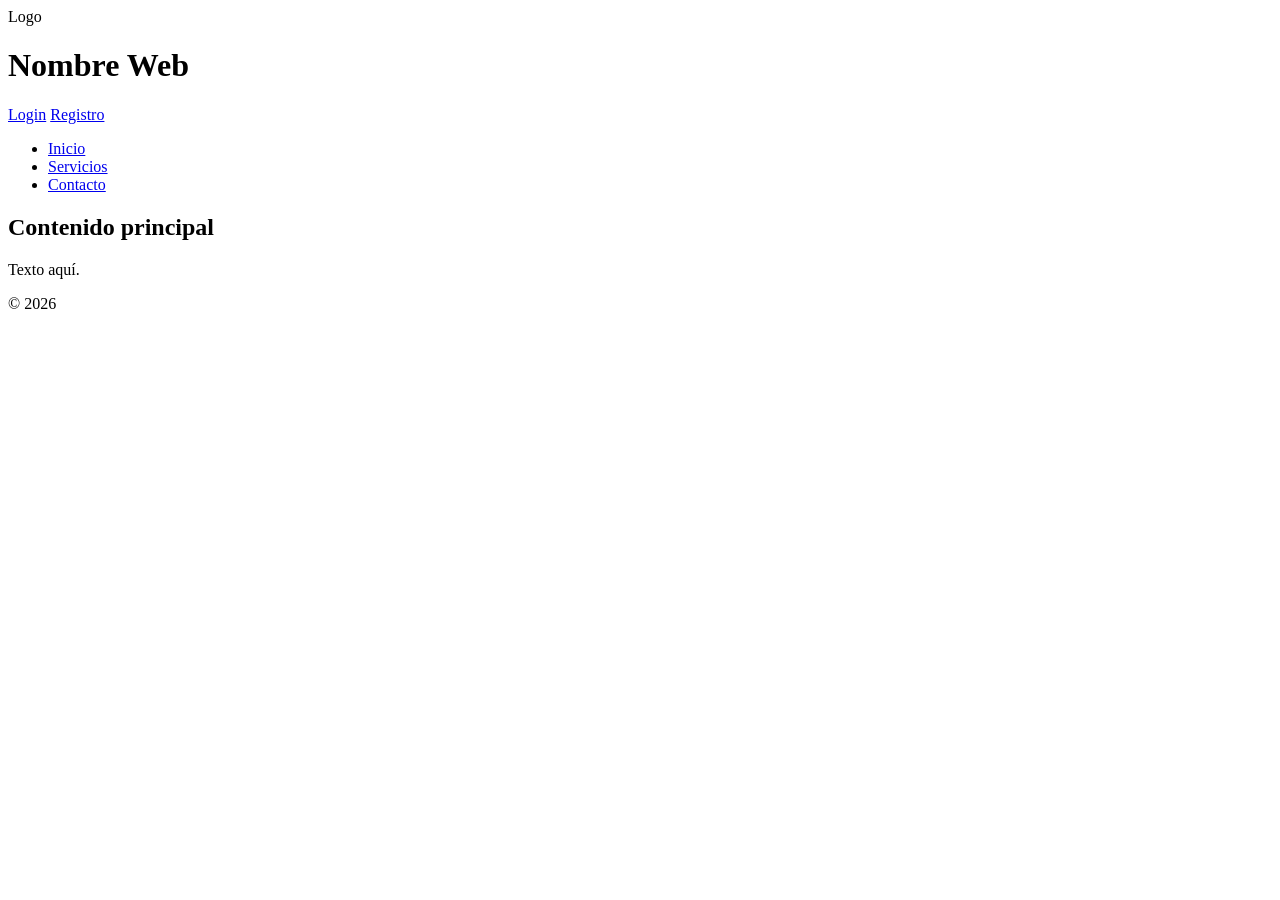
==== index.html @ 718e8c7e "Create index.html" ====
<!DOCTYPE html>
<html lang="es">
<head>
    <meta charset="UTF-8">
    <meta name="viewport" content="width=device-width, initial-scale=1.0">
    <title>Mi Web</title>
    <meta name="description" content="Mi sitio web">
</head>

<body>

<header>
    <div class="logo">Logo</div>
    <h1>Nombre Web</h1>
    <div class="menu-usuario">
        <a href="#">Login</a>
        <a href="#">Registro</a>
    </div>
</header>

<nav>
    <ul>
        <li><a href="#">Inicio</a></li>
        <li><a href="#">Servicios</a></li>
        <li><a href="#">Contacto</a></li>
    </ul>
</nav>

<main>
    <section>
        <h2>Contenido principal</h2>
        <p>Texto aquí.</p>
    </section>
</main>

<footer>
    <p>© 2026</p>
</footer>

</body>
</html>
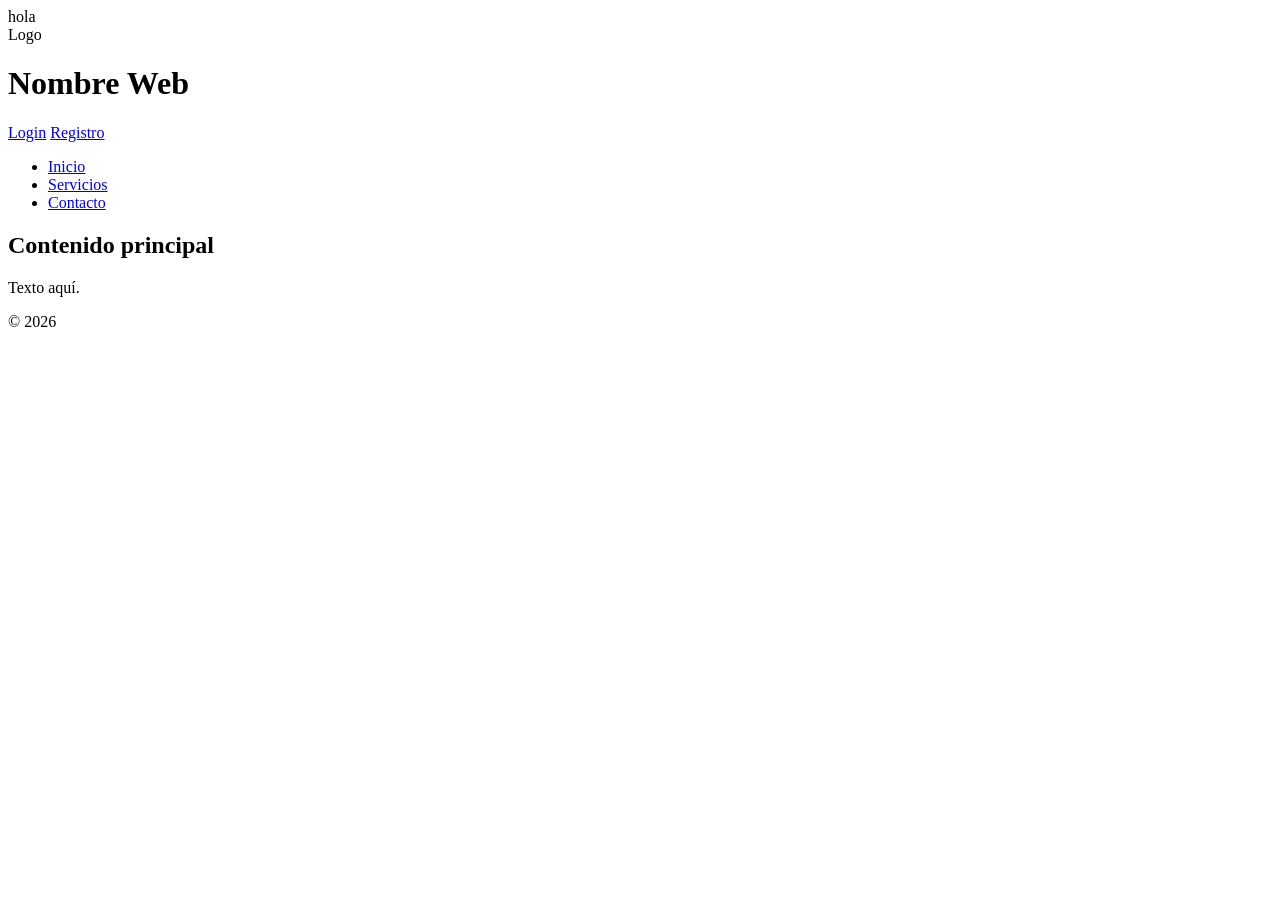
==== commit faaa9350: "Update index.html" ====
--- a/index.html
+++ b/index.html
@@ -6,7 +6,7 @@
     <title>Mi Web</title>
     <meta name="description" content="Mi sitio web">
 </head>
-
+hola
 <body>
 
 <header>
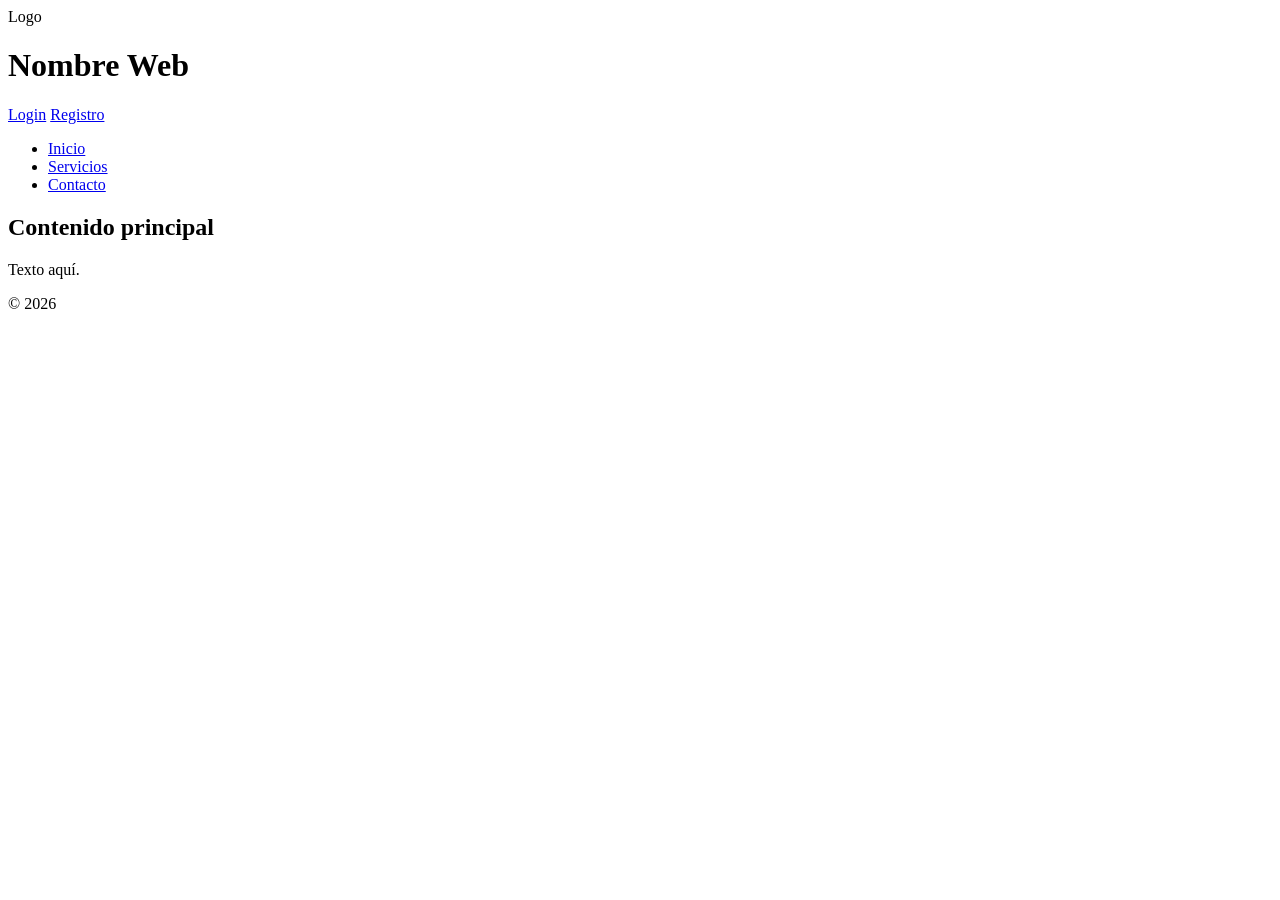
==== commit bb35da61: "Update index.html" ====
--- a/index.html
+++ b/index.html
@@ -1,41 +1,45 @@
 <!DOCTYPE html>
 <html lang="es">
+
 <head>
     <meta charset="UTF-8">
     <meta name="viewport" content="width=device-width, initial-scale=1.0">
     <title>Mi Web</title>
     <meta name="description" content="Mi sitio web">
+ 
 </head>
-hola
+
 <body>
 
-<header>
-    <div class="logo">Logo</div>
-    <h1>Nombre Web</h1>
-    <div class="menu-usuario">
-        <a href="#">Login</a>
-        <a href="#">Registro</a>
-    </div>
-</header>
+    <header>
+        <div class="logo">Logo</div>
+        <h1>Nombre Web</h1>
+        <div class="menu-usuario">
+            <a href="#">Login</a>
+            <a href="#">Registro</a>
+        </div>
+    </header>
 
-<nav>
-    <ul>
-        <li><a href="#">Inicio</a></li>
-        <li><a href="#">Servicios</a></li>
-        <li><a href="#">Contacto</a></li>
-    </ul>
-</nav>
+    <nav>
+        <ul>
+            <li><a href="#">Inicio</a></li>
+            <li><a href="#">Servicios</a></li>
+            <li><a href="#">Contacto</a></li>
+        </ul>
+    </nav>
 
-<main>
-    <section>
-        <h2>Contenido principal</h2>
-        <p>Texto aquí.</p>
-    </section>
-</main>
 
-<footer>
-    <p>© 2026</p>
-</footer>
+    <main>
+        <section>
+            <h2>Contenido principal</h2>
+            <p>Texto aquí.</p>
+        </section>
+    </main>
+
+    <footer>
+        <p>© 2026</p>
+    </footer>
 
 </body>
-</html>
+
+</html>
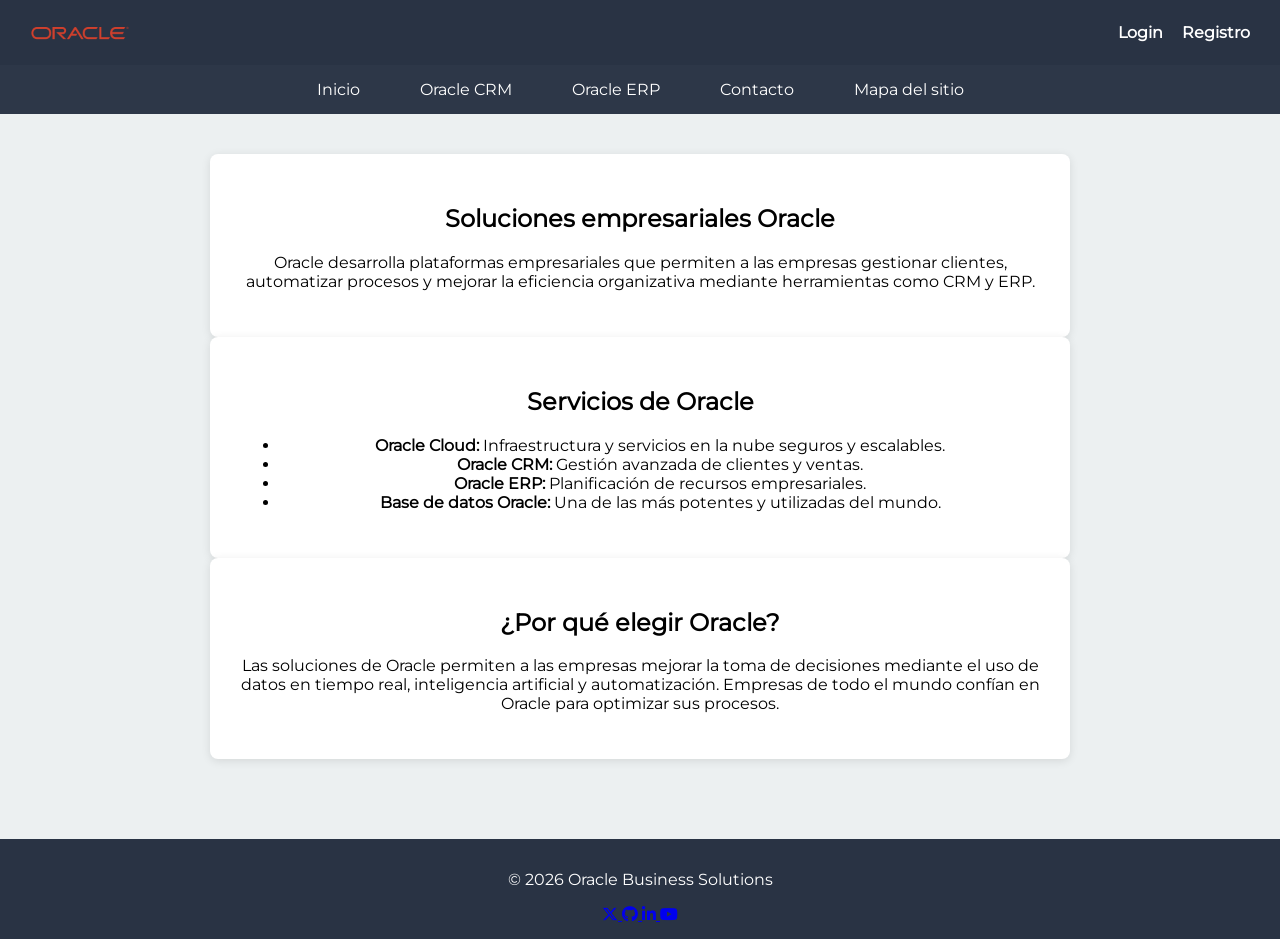
==== commit 4c755ac6: "trabajo final" ====
--- a/index.html
+++ b/index.html
@@ -2,43 +2,118 @@
 <html lang="es">
 
 <head>
-    <meta charset="UTF-8">
-    <meta name="viewport" content="width=device-width, initial-scale=1.0">
-    <title>Mi Web</title>
-    <meta name="description" content="Mi sitio web">
- 
+
+<meta charset="UTF-8">
+<meta name="viewport" content="width=device-width, initial-scale=1.0">
+
+<title>Oracle Business Solutions</title>
+
+<meta name="description" content="Soluciones empresariales Oracle CRM y ERP">
+
+<link rel="stylesheet" href="estilos.css">
+
+<!-- Font Awesome para iconos -->
+<link rel="stylesheet" href="https://cdnjs.cloudflare.com/ajax/libs/font-awesome/6.5.0/css/all.min.css">
+
 </head>
 
 <body>
 
-    <header>
-        <div class="logo">Logo</div>
-        <h1>Nombre Web</h1>
-        <div class="menu-usuario">
-            <a href="#">Login</a>
-            <a href="#">Registro</a>
-        </div>
-    </header>
+<header>
 
-    <nav>
-        <ul>
-            <li><a href="#">Inicio</a></li>
-            <li><a href="#">Servicios</a></li>
-            <li><a href="#">Contacto</a></li>
-        </ul>
-    </nav>
+<div class="logo">
+<img src="img/oracle-logo.png" alt="Oracle Logo">
+</div>
+
+<div class="menu-usuario">
+<a href="login.html">Login</a>
+<a href="registro.html">Registro</a>
+</div>
+
+</header>
 
 
-    <main>
-        <section>
-            <h2>Contenido principal</h2>
-            <p>Texto aquí.</p>
-        </section>
-    </main>
+<nav>
 
-    <footer>
-        <p>© 2026</p>
-    </footer>
+<ul>
+<li><a href="index.html">Inicio</a></li>
+<li><a href="crm.html">Oracle CRM</a></li>
+<li><a href="erp.html">Oracle ERP</a></li>
+<li><a href="contacto.html">Contacto</a></li>
+<li><a href="mapa.html">Mapa del sitio</a></li>
+</ul>
+
+</nav>
+
+
+<main>
+
+<section>
+<h2>Soluciones empresariales Oracle</h2>
+
+<p>
+Oracle desarrolla plataformas empresariales que permiten a las empresas
+gestionar clientes, automatizar procesos y mejorar la eficiencia
+organizativa mediante herramientas como CRM y ERP.
+</p>
+</section>
+
+<!-- NUEVA SECCIÓN -->
+<section>
+
+<h2>Servicios de Oracle</h2>
+
+<ul>
+<li><strong>Oracle Cloud:</strong> Infraestructura y servicios en la nube seguros y escalables.</li>
+<li><strong>Oracle CRM:</strong> Gestión avanzada de clientes y ventas.</li>
+<li><strong>Oracle ERP:</strong> Planificación de recursos empresariales.</li>
+<li><strong>Base de datos Oracle:</strong> Una de las más potentes y utilizadas del mundo.</li>
+
+</ul>
+
+</section>
+
+<!-- NUEVA SECCIÓN -->
+<section>
+
+<h2>¿Por qué elegir Oracle?</h2>
+
+<p>
+Las soluciones de Oracle permiten a las empresas mejorar la toma de decisiones
+mediante el uso de datos en tiempo real, inteligencia artificial y automatización.
+Empresas de todo el mundo confían en Oracle para optimizar sus procesos.
+</p>
+
+</section>
+
+</main>
+
+
+<footer>
+
+<p>© 2026 Oracle Business Solutions</p>
+
+<div class="redes">
+
+    <a href="https://twitter.com/oracle" target="_blank" aria-label="X">
+        <i class="fab fa-x-twitter"></i>
+    </a>
+
+    <a href="https://github.com/oracle" target="_blank" aria-label="GitHub">
+        <i class="fab fa-github"></i>
+    </a>
+
+    <a href="https://www.linkedin.com/company/oracle/" target="_blank" aria-label="LinkedIn">
+        <i class="fab fa-linkedin-in"></i>
+    </a>
+
+    <a href="https://www.youtube.com/@Oracle" target="_blank" aria-label="YouTube">
+        <i class="fab fa-youtube"></i>
+    </a>
+
+</div>
+
+</footer>
 
 </body>
 
--- a/estilos.css
+++ b/estilos.css
@@ -0,0 +1,103 @@
+/* Fuente externa (Montserrat) */
+@font-face {
+    font-family: 'LetraExterna';
+    src: url('fonts/Montserrat.ttf') format('truetype');
+}
+
+/* Estilo general */
+body {
+    font-family: 'LetraExterna', Arial, sans-serif;
+    margin: 0;
+    padding: 0;
+    background-color: #ECF0F1;
+}
+
+/* Encabezado */
+header {
+    display: flex;
+    justify-content: space-between;
+    align-items: center;
+    background-color: #293344;
+    color: white;
+    padding: 15px 30px;
+    height: 35px;
+}
+
+/* Logo */
+.logo {
+    display: flex;
+    align-items: center;
+    gap: 10px;
+}
+
+.logo img {
+    width: 100px;
+    height: auto;
+}
+
+/* Menu */
+.menu-usuario a {
+    color: white;
+    text-decoration: none;
+    margin-left: 15px;
+    font-weight: bold;
+}
+
+.menu-usuario a:hover {
+    color: #F80000;
+    /* rojo Oracle */
+}
+
+/* NAVBAR h*/
+nav {
+    background-color: #2d3748;
+}
+
+nav ul {
+    list-style: none;
+    margin: 0;
+    padding: 0;
+    display: flex;
+    justify-content: center;
+}
+
+/* Botones menú */
+nav ul li a {
+    display: block;
+    color: white;
+    text-decoration: none;
+    padding: 15px 30px;
+    transition: background 0.3s;
+}
+
+/* Hover */
+nav ul li a:hover {
+    background-color: #F80000;
+    color: white;
+}
+
+/* CONTENIDO PRINCIPAL */
+main {
+    padding: 40px;
+    text-align: center;
+}
+
+section {
+    background-color: white;
+    padding: 30px;
+    margin: auto;
+    max-width: 800px;
+    border-radius: 8px;
+    box-shadow: 0px 2px 10px rgba(0, 0, 0, 0.1);
+}
+
+/* FOOTER */
+footer {
+    background-color: #293344;
+    color: white;
+    text-align: center;
+    padding: 15px;
+    margin-top: 40px;
+}
+
+/* Hecho por Rodrigo */
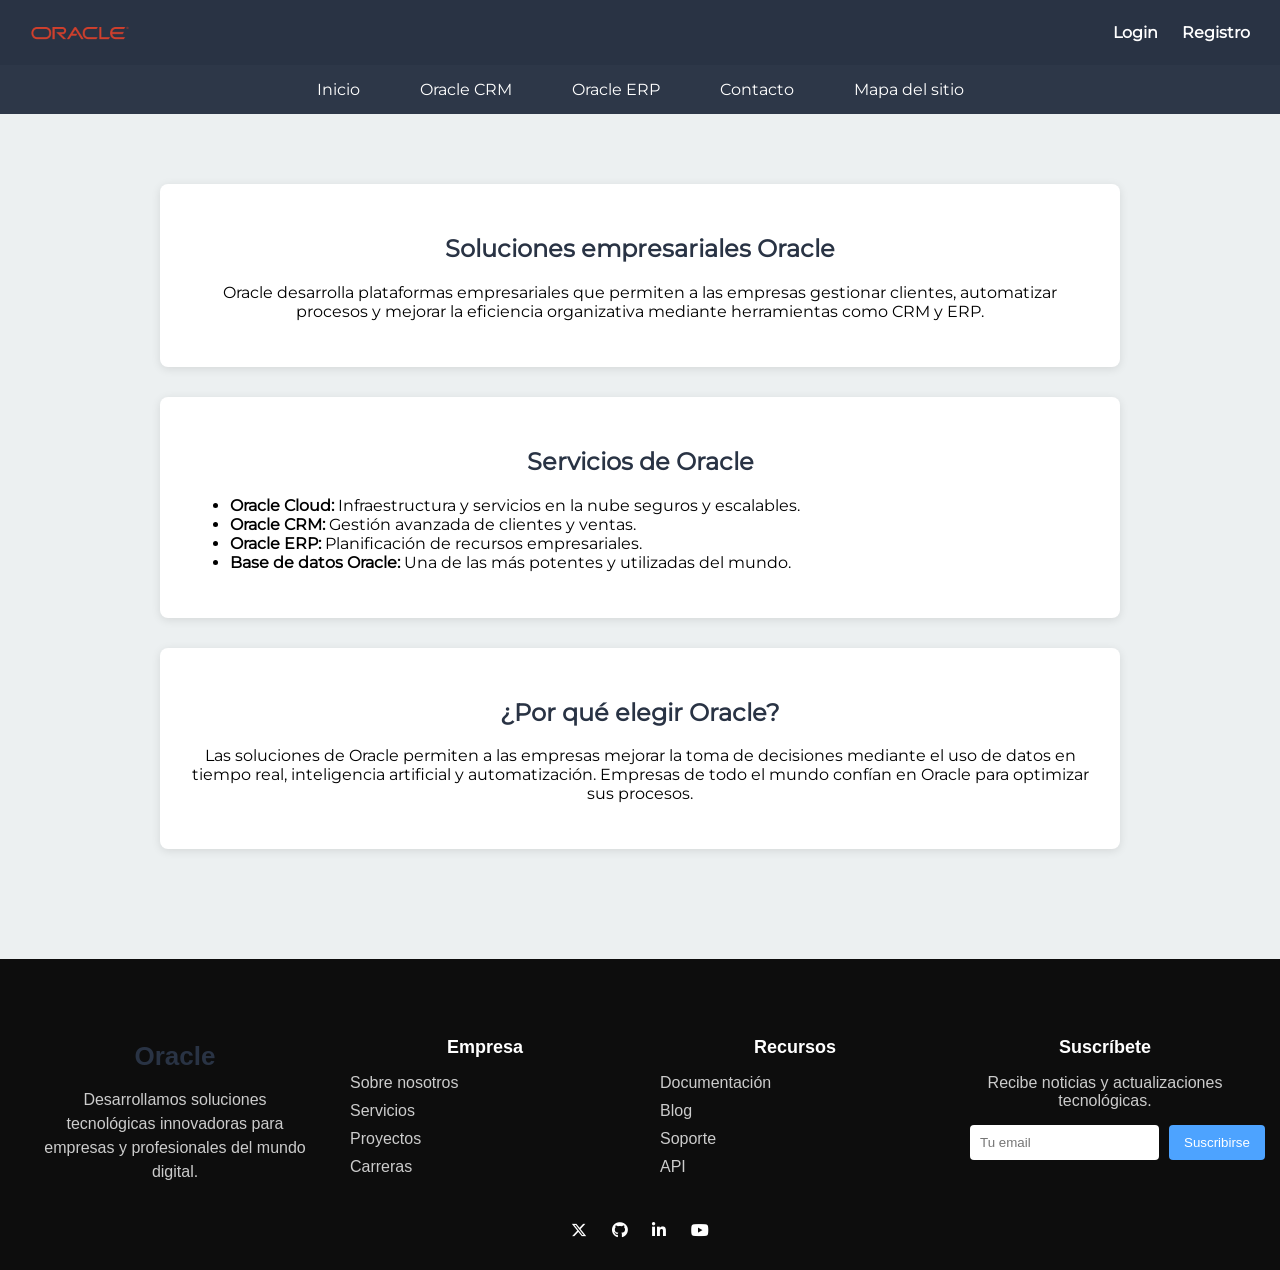
==== commit 02fc13ac: "final" ====
--- a/index.html
+++ b/index.html
@@ -12,7 +12,7 @@
 
 <link rel="stylesheet" href="estilos.css">
 
-<!-- Font Awesome para iconos -->
+
 <link rel="stylesheet" href="https://cdnjs.cloudflare.com/ajax/libs/font-awesome/6.5.0/css/all.min.css">
 
 </head>
@@ -89,11 +89,53 @@
 </main>
 
 
-<footer>
+<!-- Footer Oracle -->
+<footer class="footer">
+  <div class="footer-container">
 
-<p>© 2026 Oracle Business Solutions</p>
+    <div class="footer-brand">
+      <h2>Oracle</h2>
+      <p>Desarrollamos soluciones tecnológicas innovadoras para empresas y profesionales del mundo digital.</p>
 
-<div class="redes">
+      <div class="social-icons">
+        <a href="#"><i class="icon-x"></i></a>
+        <a href="#"><i class="icon-github"></i></a>
+        <a href="#"><i class="icon-linkedin"></i></a>
+        <a href="#"><i class="icon-youtube"></i></a>
+      </div>
+    </div>
+
+    <div class="footer-links">
+      <h3>Empresa</h3>
+      <ul>
+        <li><a href="#">Sobre nosotros</a></li>
+        <li><a href="#">Servicios</a></li>
+        <li><a href="#">Proyectos</a></li>
+        <li><a href="#">Carreras</a></li>
+      </ul>
+    </div>
+
+    <div class="footer-links">
+      <h3>Recursos</h3>
+      <ul>
+        <li><a href="#">Documentación</a></li>
+        <li><a href="#">Blog</a></li>
+        <li><a href="#">Soporte</a></li>
+        <li><a href="#">API</a></li>
+      </ul>
+    </div>
+<div class="footer-newsletter">
+      <h3>Suscríbete</h3>
+      <p>Recibe noticias y actualizaciones tecnológicas.</p>
+      <form>
+        <input type="email" placeholder="Tu email">
+        <button type="submit">Suscribirse</button>
+      </form>
+    </div>
+
+  </div>
+
+  <div class="redes">
 
     <a href="https://twitter.com/oracle" target="_blank" aria-label="X">
         <i class="fab fa-x-twitter"></i>
@@ -112,8 +154,11 @@
     </a>
 
 </div>
+  </div>
+</footer>
 
-</footer>
+
+
 
 </body>
 
--- a/estilos.css
+++ b/estilos.css
@@ -100,4 +100,362 @@
     margin-top: 40px;
 }
 
-/* Hecho por Rodrigo */+
+
+/* Fuente externa */
+@font-face {
+    font-family: 'LetraExterna';
+    src: url('fonts/Montserrat.ttf') format('truetype');
+}
+
+/* General */
+body {
+    font-family: 'LetraExterna', Arial, sans-serif;
+    margin: 0;
+    padding: 0;
+    background-color: #ECF0F1;
+}
+
+
+/* HEADER */
+
+header {
+    display: flex;
+    justify-content: space-between;
+    align-items: center;
+    background-color: #293344;
+    color: white;
+    padding: 15px 30px;
+}
+
+
+/* Logo */
+
+.logo {
+    display: flex;
+    align-items: center;
+    gap: 15px;
+}
+
+.logo img {
+    width: 100px;
+}
+
+
+/* Menu usuario */
+
+.menu-usuario a {
+    color: white;
+    text-decoration: none;
+    margin-left: 20px;
+    font-weight: bold;
+}
+
+.menu-usuario a:hover {
+    color: #F80000;
+}
+
+
+/* NAVBAR */
+
+nav {
+    background-color: #2d3748;
+}
+
+nav ul {
+    list-style: none;
+    margin: 0;
+    padding: 0;
+    display: flex;
+    justify-content: center;
+}
+
+
+/* Botones menú */
+
+nav ul li a {
+    display: block;
+    color: white;
+    text-decoration: none;
+    padding: 15px 30px;
+    transition: background 0.3s;
+}
+
+nav ul li a:hover {
+    background-color: #F80000;
+}
+
+
+/* MAIN */
+
+main {
+    padding: 40px;
+}
+
+
+/* SECCIONES */
+
+section {
+    background-color: white;
+    padding: 30px;
+    margin: 30px auto;
+    max-width: 900px;
+    border-radius: 8px;
+    box-shadow: 0px 2px 10px rgba(0,0,0,0.1);
+}
+
+
+/* TITULOS */
+
+h1 {
+    color: #293344;
+}
+
+h2 {
+    color: #293344;
+}
+
+
+/* LISTAS */
+
+ul {
+    text-align: left;
+}
+
+
+/* FOOTER */
+
+footer {
+    background-color: #293344;
+    color: white;
+    text-align: center;
+    padding: 20px;
+}
+
+
+/* Redes sociales */
+
+.redes a {
+    color: white;
+    margin: 0 10px;
+    text-decoration: none;
+}
+
+.redes a:hover {
+    color: #F80000;
+}
+
+/* ===== FOOTER GENERAL ===== */
+.footer {
+  background: #0d0d0d;
+  color: #ffffff;
+  padding: 60px 20px 30px;
+  font-family: Arial, sans-serif;
+}
+
+.footer-container {
+  display: grid;
+  grid-template-columns: repeat(auto-fit, minmax(220px, 1fr));
+  gap: 40px;
+  max-width: 1200px;
+  margin: auto;
+}
+
+/* ===== BRAND ===== */
+.footer-brand h2 {
+  font-size: 26px;
+  margin-bottom: 10px;
+}
+
+.footer-brand p {
+  color: #cccccc;
+  line-height: 1.5;
+  margin-bottom: 20px;
+}
+ 
+.social-icons a {
+  display: inline-block;
+  margin-right: 12px;
+  font-size: 20px;
+  color: #4da3ff;
+  text-decoration: none;
+}
+
+/* ===== LINKS ===== */
+.footer-links h3,
+.footer-newsletter h3 {
+  margin-bottom: 15px;
+  font-size: 18px;
+}
+
+.footer-links ul {
+  list-style: none;
+  padding: 0;
+}
+
+.footer-links ul li {
+  margin-bottom: 10px;
+}
+
+.footer-links ul li a {
+  color: #cccccc;
+  text-decoration: none;
+  transition: color 0.3s;
+}
+
+.social-icons a {
+  display: inline-block;
+  margin-right: 12px;
+  font-size: 20px;
+  color: #4da3ff;
+  text-decoration: none;
+}
+
+/* ===== LINKS ===== */
+.footer-links h3,
+.footer-newsletter h3 {
+  margin-bottom: 15px;
+  font-size: 18px;
+}
+
+.footer-links ul {
+  list-style: none;
+  padding: 0;
+}
+
+.footer-links ul li {
+  margin-bottom: 10px;
+}
+
+.footer-links ul li a {
+  color: #cccccc;
+  text-decoration: none;
+  transition: color 0.3s;
+}
+
+.footer-links ul li a:hover {
+  color: #4da3ff;
+}
+
+/* ===== NEWSLETTER ===== */
+.footer-newsletter p {
+  color: #cccccc;
+  margin-bottom: 15px;
+}
+
+.footer-newsletter form {
+  display: flex;
+  gap: 10px;
+}
+
+.footer-newsletter input {
+  flex: 1;
+  padding: 10px;
+  border: none;
+  border-radius: 4px;
+}
+
+.footer-newsletter button {
+  padding: 10px 15px;
+  background: #4da3ff;
+  border: none;
+  color: #fff;
+  border-radius: 4px;
+  cursor: pointer;
+  transition: background 0.3s;
+}
+.footer-newsletter button:hover {
+  background: #1e7fe6;
+}
+
+/* ===== BOTTOM ===== */
+.footer-bottom {
+  border-top: 1px solid #333;
+  margin-top: 40px;
+  padding-top: 20px;
+  text-align: center;
+}
+
+.footer-bottom p {
+  margin-bottom: 10px;
+  color: #aaaaaa;
+}
+
+.footer-legal a {
+  margin: 0 10px;
+  color: #cccccc;
+  text-decoration: none;
+  transition: color 0.3s;
+}
+
+.footer-legal a:hover {
+  color: #4da3ff;
+}
+
+/* ===== FORMULARIO DE CITA ===== */
+
+.cita {
+  background: #f4f4f4;
+  padding: 40px 20px;
+  max-width: 900px;
+  margin: 40px auto;
+  border-radius: 8px;
+}
+
+.cita h2 {
+  text-align: center;
+  margin-bottom: 10px;
+  font-size: 28px;
+}
+
+.cita p {
+  text-align: center;
+  margin-bottom: 30px;
+  color: #333;
+}
+
+.form-cita {
+  display: grid;
+  grid-template-columns: repeat(auto-fit, minmax(260px, 1fr));
+  gap: 20px;
+}
+
+.grupo-form {
+  display: flex;
+  flex-direction: column;
+}
+
+.grupo-form label {
+  margin-bottom: 6px;
+  font-weight: bold;
+}
+
+.grupo-form input,
+.grupo-form textarea {
+  padding: 10px;
+  border: 1px solid #bbb;
+  border-radius: 6px;
+  font-size: 15px;
+}
+
+.grupo-form input:focus,
+.grupo-form textarea:focus {
+  border-color: #0056d6;
+  outline: none;
+}
+
+.btn-cita {
+  grid-column: 1 / -1;
+  padding: 14px;
+  background: #0056d6;
+  color: #fff;
+  border: none;
+  border-radius: 6px;
+  font-size: 16px;
+  cursor: pointer;
+  transition: background 0.3s;
+}
+
+.btn-cita:hover {
+  background: #003c9e;
+}
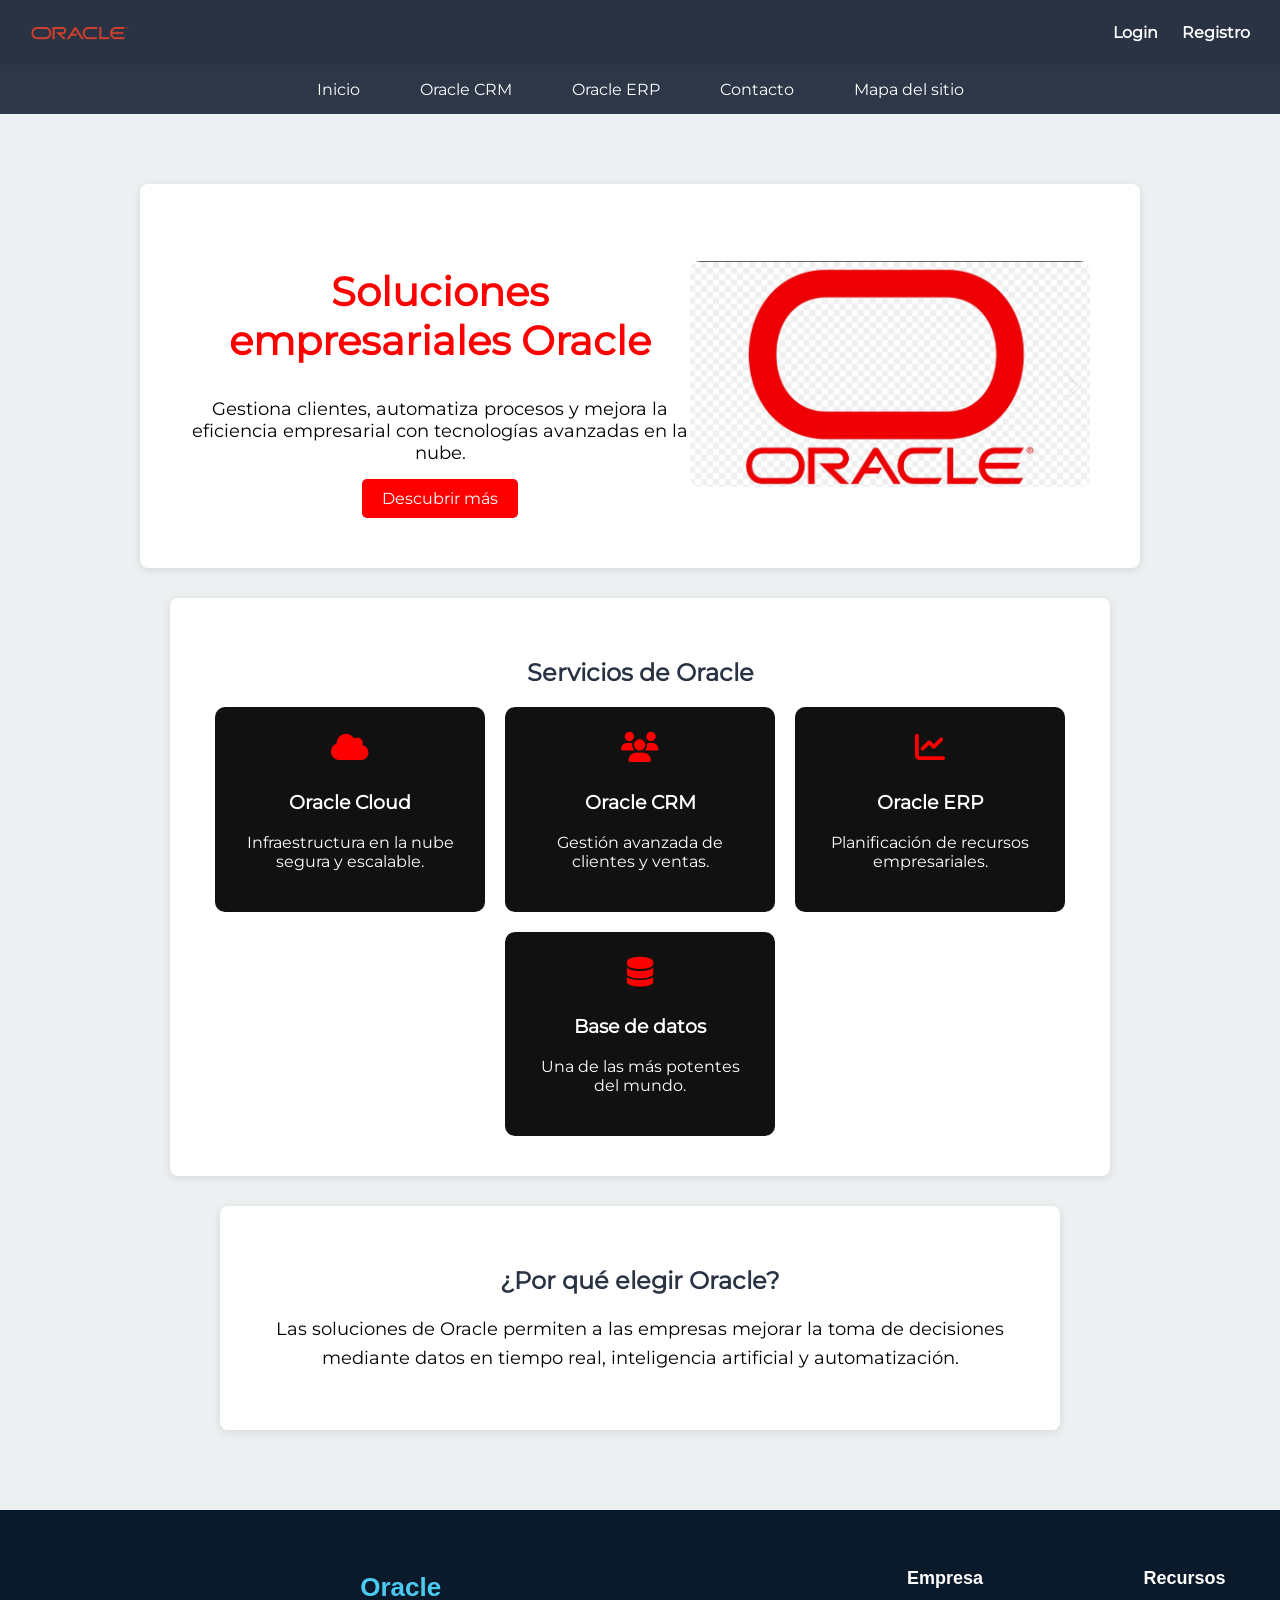
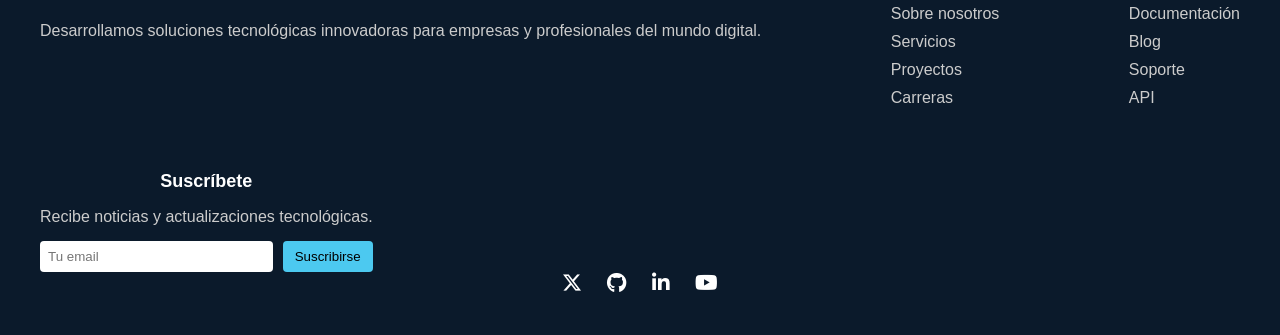
==== commit f5abb590: "terminado terminado proyecto" ====
--- a/index.html
+++ b/index.html
@@ -48,41 +48,66 @@
 
 <main>
 
-<section>
-<h2>Soluciones empresariales Oracle</h2>
+<!-- HERO CON IMAGEN -->
+<section class="hero">
+  <div class="hero-text">
+    <h1>Soluciones empresariales Oracle</h1>
+    <p>
+      Gestiona clientes, automatiza procesos y mejora la eficiencia empresarial
+      con tecnologías avanzadas en la nube.
+    </p>
+    <a href="#" class="btn">Descubrir más</a>
+  </div>
 
-<p>
-Oracle desarrolla plataformas empresariales que permiten a las empresas
-gestionar clientes, automatizar procesos y mejorar la eficiencia
-organizativa mediante herramientas como CRM y ERP.
-</p>
+  <div class="hero-img">
+    <img src="img/Captura de pantalla_19-3-2026_123433_www.bing.com.jpeg" alt="Oracle tecnología">
+  </div>
 </section>
 
-<!-- NUEVA SECCIÓN -->
-<section>
+<!-- SERVICIOS EN CARDS -->
+<section class="servicios">
 
-<h2>Servicios de Oracle</h2>
+  <h2>Servicios de Oracle</h2>
 
-<ul>
-<li><strong>Oracle Cloud:</strong> Infraestructura y servicios en la nube seguros y escalables.</li>
-<li><strong>Oracle CRM:</strong> Gestión avanzada de clientes y ventas.</li>
-<li><strong>Oracle ERP:</strong> Planificación de recursos empresariales.</li>
-<li><strong>Base de datos Oracle:</strong> Una de las más potentes y utilizadas del mundo.</li>
+  <div class="cards">
 
-</ul>
+    <div class="card">
+      <i class="fas fa-cloud"></i>
+      <h3>Oracle Cloud</h3>
+      <p>Infraestructura en la nube segura y escalable.</p>
+    </div>
+
+    <div class="card">
+      <i class="fas fa-users"></i>
+      <h3>Oracle CRM</h3>
+      <p>Gestión avanzada de clientes y ventas.</p>
+    </div>
+
+    <div class="card">
+      <i class="fas fa-chart-line"></i>
+      <h3>Oracle ERP</h3>
+      <p>Planificación de recursos empresariales.</p>
+    </div>
+
+    <div class="card">
+      <i class="fas fa-database"></i>
+      <h3>Base de datos</h3>
+      <p>Una de las más potentes del mundo.</p>
+    </div>
+
+  </div>
 
 </section>
 
-<!-- NUEVA SECCIÓN -->
-<section>
+<!-- SECCIÓN INFO -->
+<section class="info">
 
-<h2>¿Por qué elegir Oracle?</h2>
+  <h2>¿Por qué elegir Oracle?</h2>
 
-<p>
-Las soluciones de Oracle permiten a las empresas mejorar la toma de decisiones
-mediante el uso de datos en tiempo real, inteligencia artificial y automatización.
-Empresas de todo el mundo confían en Oracle para optimizar sus procesos.
-</p>
+  <p>
+    Las soluciones de Oracle permiten a las empresas mejorar la toma de decisiones
+    mediante datos en tiempo real, inteligencia artificial y automatización.
+  </p>
 
 </section>
 
--- a/estilos.css
+++ b/estilos.css
@@ -265,6 +265,7 @@
 .footer-brand h2 {
   font-size: 26px;
   margin-bottom: 10px;
+  color: navajowhite;
 }
 
 .footer-brand p {
@@ -458,4 +459,308 @@
 
 .btn-cita:hover {
   background: #003c9e;
+}
+
+/* ===== HERO ===== */
+.crm-hero {
+  text-align: center;
+  padding: 50px 20px;
+}
+
+.crm-hero h1 {
+  font-size: 40px;
+  color: #ff0000;
+}
+
+.crm-hero p {
+  max-width: 600px;
+  margin: 10px auto;
+  font-size: 18px;
+}
+
+/* ===== CARDS ===== */
+.crm-funciones {
+  padding: 40px 20px;
+  text-align: center;
+}
+
+.cards {
+  display: flex;
+  flex-wrap: wrap;
+  justify-content: center;
+  gap: 20px;
+}
+
+.card {
+  background: #111;
+  color: #fff;
+  padding: 25px;
+  width: 220px;
+  border-radius: 10px;
+  transition: all 0.3s ease;
+  cursor: pointer;
+}
+
+.card i {
+  font-size: 30px;
+  margin-bottom: 10px;
+  color: #ff0000;
+}
+
+/* 🔥 HOVER BONITO */
+.card:hover {
+  transform: translateY(-10px) scale(1.05);
+  background: #ff0000;
+}
+
+.card:hover i {
+  color: #fff;
+}
+
+/* ===== BENEFICIOS ===== */
+.crm-beneficios {
+  padding: 40px 20px;
+  text-align: center;
+}
+
+.beneficios-grid {
+  display: grid;
+  grid-template-columns: repeat(auto-fit, minmax(200px, 1fr));
+  gap: 15px;
+  max-width: 800px;
+  margin: auto;
+}
+
+.beneficio {
+  background: #222;
+  color: white;
+  padding: 15px;
+  border-radius: 8px;
+  transition: 0.3s;
+}
+
+/* HOVER */
+.beneficio:hover {
+  background: #ff0000;
+  transform: scale(1.05);
+}
+
+/* ===== FOOTER MEJORADO ===== */
+.footer {
+  background: #0b1a2b;
+  color: #fff;
+  padding: 40px 20px;
+}
+
+.footer-container {
+  display: flex;
+  flex-wrap: wrap;
+  justify-content: space-between;
+  gap: 30px;
+}
+
+.footer h2 {
+  color: #4cc9f0;
+}
+
+.footer-links ul li a {
+  color: #ccc;
+  transition: 0.3s;
+}
+
+/* 🔥 HOVER LINKS */
+.footer-links ul li a:hover {
+  color: #4cc9f0;
+  padding-left: 5px;
+}
+
+.footer-newsletter input {
+  padding: 8px;
+  border: none;
+  outline: none;
+}
+
+.footer-newsletter button {
+  background: #4cc9f0;
+  border: none;
+  padding: 8px 12px;
+  cursor: pointer;
+  color: #000;
+  transition: 0.3s;
+}
+
+/* HOVER BOTÓN */
+.footer-newsletter button:hover {
+  background: #ff0000;
+  color: #fff;
+}
+
+/* ICONOS REDES */
+.redes a {
+  color: white;
+  margin: 10px;
+  font-size: 20px;
+  transition: 0.3s;
+}
+
+/* HOVER ICONOS */
+.redes a:hover {
+  color: #ff0000;
+  transform: scale(1.2);
+}
+
+/* ===== HERO ===== */
+.hero {
+  display: flex;
+  align-items: center;
+  justify-content: space-between;
+  padding: 50px;
+  flex-wrap: wrap;
+}
+
+.hero-text {
+  max-width: 500px;
+}
+
+.hero-text h1 {
+  font-size: 40px;
+  color: #ff0000;
+}
+
+.hero-text p {
+  margin: 15px 0;
+  font-size: 18px;
+}
+
+.btn {
+  display: inline-block;
+  padding: 10px 20px;
+  background: #ff0000;
+  color: white;
+  text-decoration: none;
+  border-radius: 5px;
+  transition: 0.3s;
+}
+
+/* HOVER BOTÓN */
+.btn:hover {
+  background: #000;
+}
+
+.hero-img img {
+  width: 400px;
+  border-radius: 10px;
+}
+
+/* ===== SERVICIOS ===== */
+.servicios {
+  text-align: center;
+  padding: 40px 20px;
+}
+
+.cards {
+  display: flex;
+  flex-wrap: wrap;
+  justify-content: center;
+  gap: 20px;
+}
+
+.card {
+  background: #111;
+  color: white;
+  padding: 25px;
+  width: 220px;
+  border-radius: 10px;
+  transition: 0.3s;
+  cursor: pointer;
+}
+
+.card i {
+  font-size: 30px;
+  margin-bottom: 10px;
+  color: #ff0000;
+}
+
+/* 🔥 HOVER PRO */
+.card:hover {
+  transform: translateY(-10px) scale(1.05);
+  background: linear-gradient(135deg, #ff0000, #990000);
+}
+
+.card:hover i {
+  color: white;
+}
+
+/* ===== INFO ===== */
+.info {
+  text-align: center;
+  padding: 40px 20px;
+  max-width: 800px;
+  margin: auto;
+}
+
+.info p {
+  font-size: 18px;
+  line-height: 1.6;
+}
+
+/* ===== HERO MAPA ===== */
+.mapa-hero {
+  text-align: center;
+  padding: 50px 20px;
+}
+
+.mapa-hero h1 {
+  font-size: 40px;
+  color: #ff0000;
+}
+
+.mapa-hero p {
+  font-size: 18px;
+  color: #555;
+}
+
+/* ===== GRID ===== */
+.mapa-contenido {
+  padding: 40px 20px;
+}
+
+.mapa-grid {
+  display: flex;
+  flex-wrap: wrap;
+  justify-content: center;
+  gap: 20px;
+}
+
+/* ===== CARDS ===== */
+.mapa-card {
+  background: #111;
+  color: white;
+  width: 220px;
+  padding: 25px;
+  border-radius: 10px;
+  text-align: center;
+  text-decoration: none;
+  transition: 0.3s;
+  cursor: pointer;
+}
+
+.mapa-card i {
+  font-size: 30px;
+  margin-bottom: 10px;
+  color: #ff0000;
+}
+
+/* 🔥 HOVER PRO */
+.mapa-card:hover {
+  transform: translateY(-10px) scale(1.05);
+  background: linear-gradient(135deg, #ff0000, #990000);
+}
+
+.mapa-card:hover i {
+  color: white;
+}
+
+.mapa-card h3 {
+  margin-top: 10px;
 }
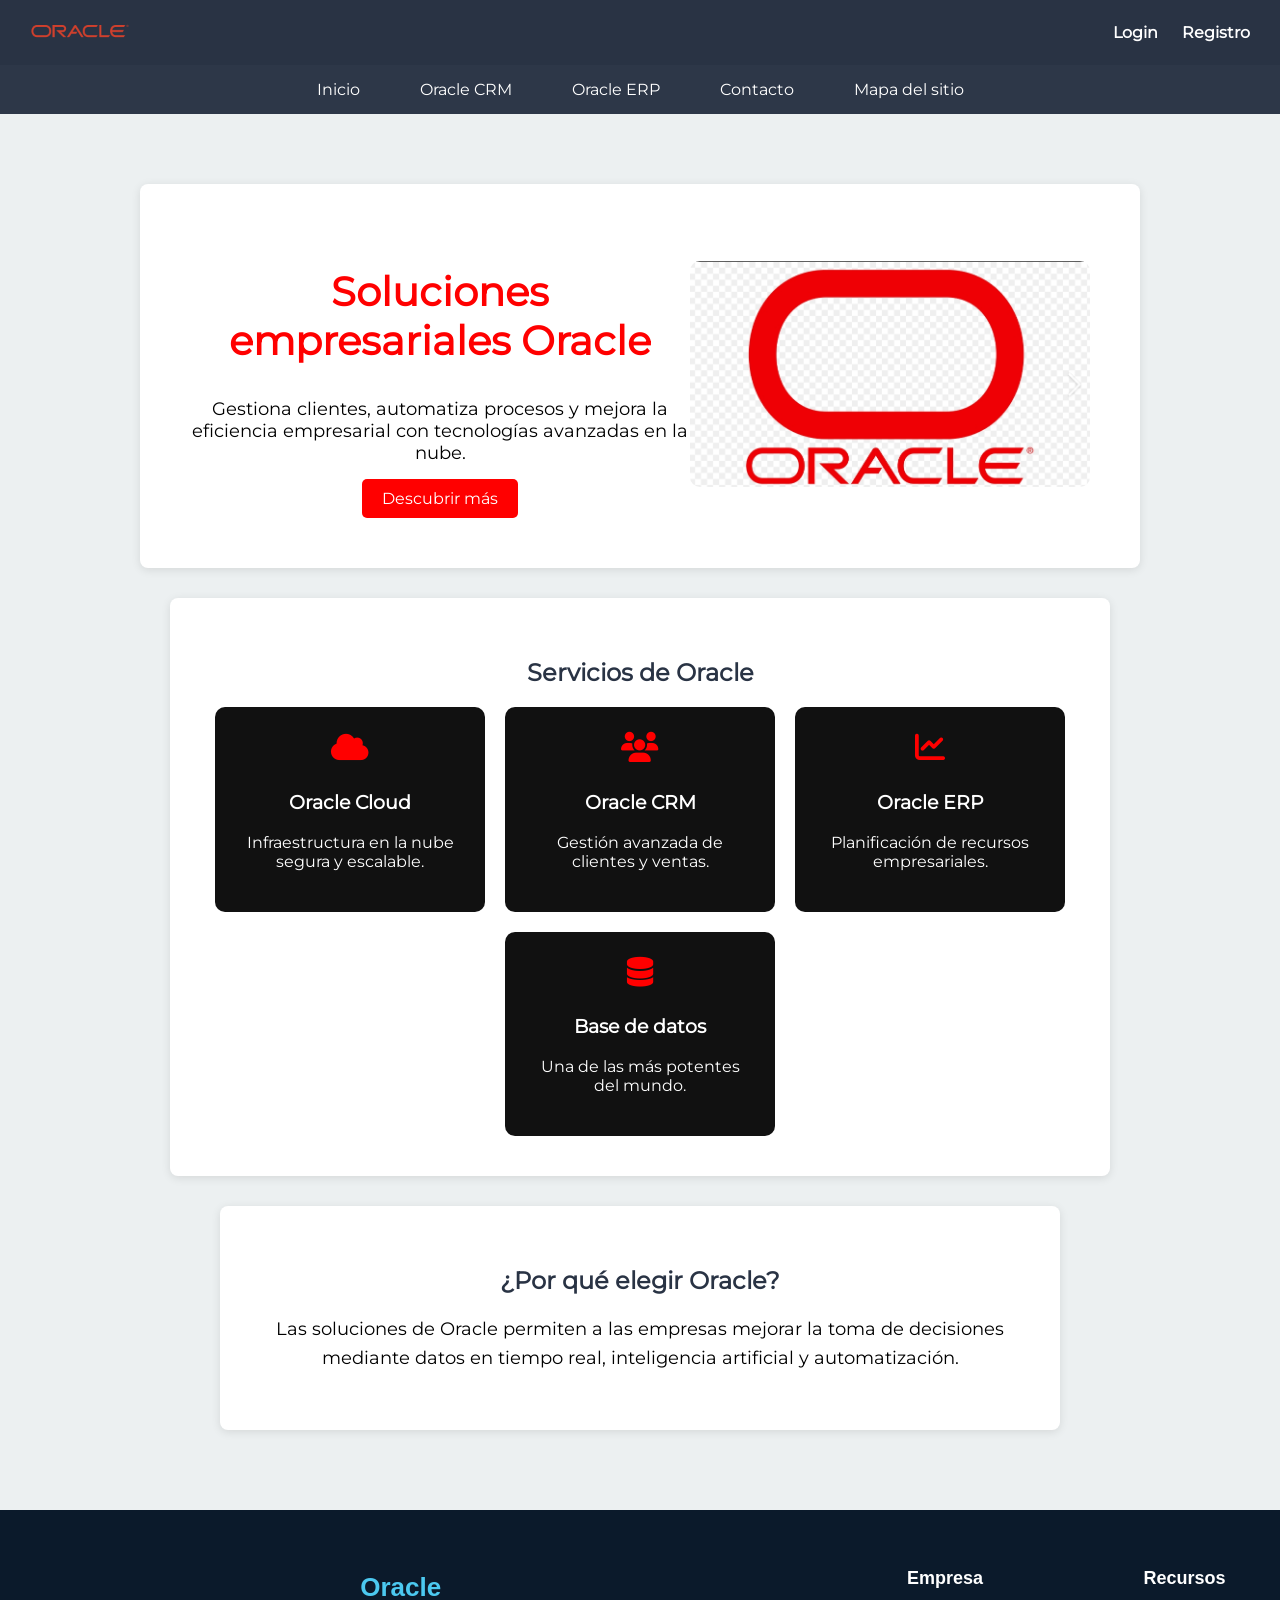
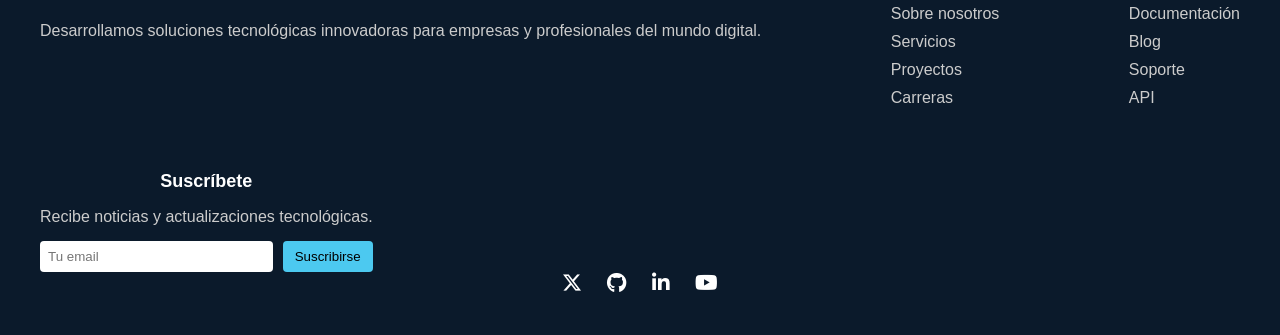
==== commit db07b688: "HECHO HECHO" ====
--- a/index.html
+++ b/index.html
@@ -22,7 +22,9 @@
 <header>
 
 <div class="logo">
-<img src="img/oracle-logo.png" alt="Oracle Logo">
+  <a href="index.html">
+    <img src="img/oracle-logo.png" alt="Oracle Logo">
+  </a>
 </div>
 
 <div class="menu-usuario">
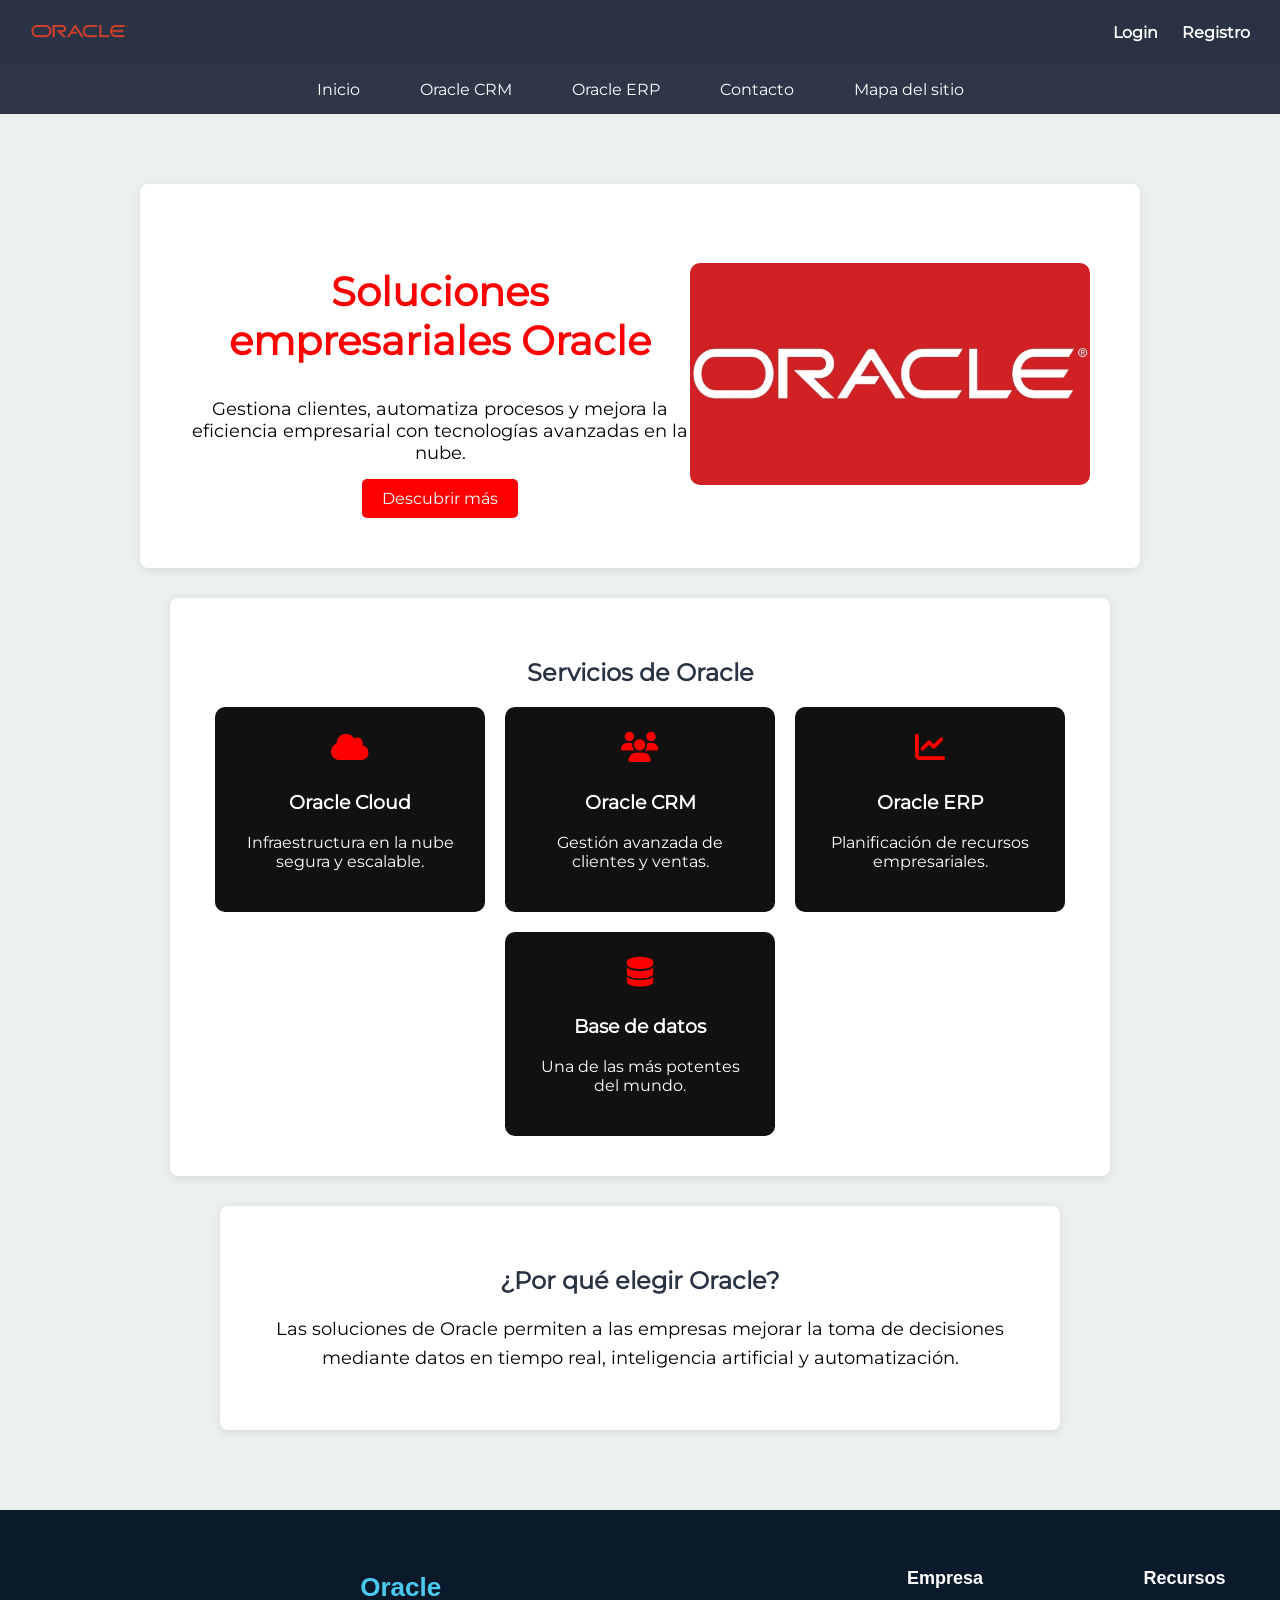
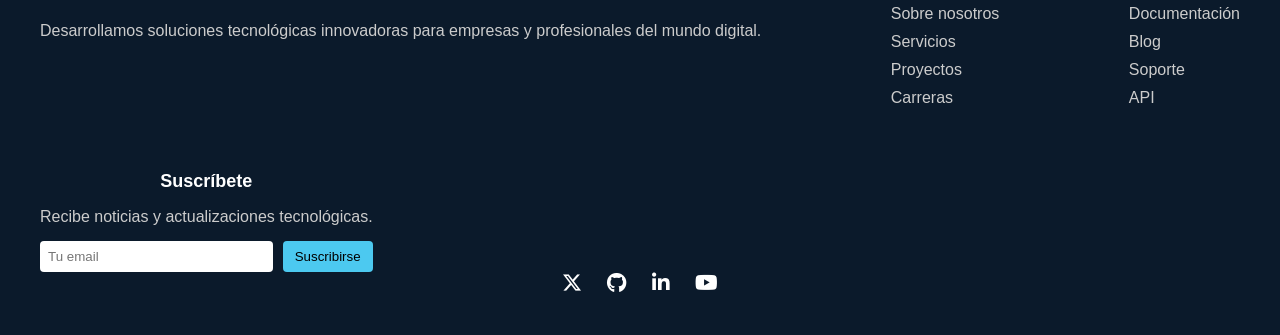
==== commit 0b0adc48: "si" ====
--- a/index.html
+++ b/index.html
@@ -62,7 +62,7 @@
   </div>
 
   <div class="hero-img">
-    <img src="img/Captura de pantalla_19-3-2026_123433_www.bing.com.jpeg" alt="Oracle tecnología">
+    <img src="img/oracle foto.jpeg" alt="Oracle tecnología">
   </div>
 </section>
 
